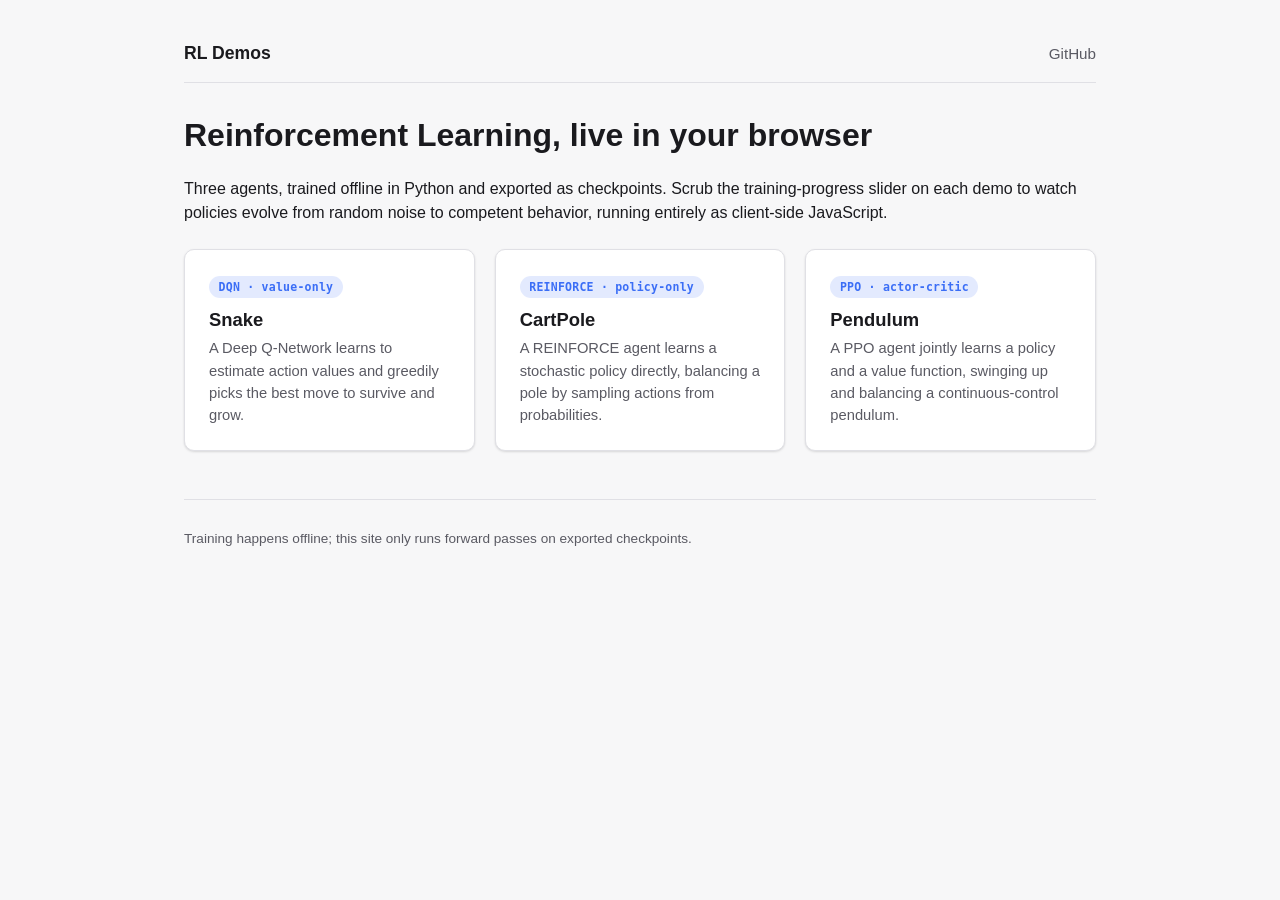
==== index.html @ 2292c6e5 "Add landing page and shared stylesheet" ====
<!doctype html>
<html lang="en">
<head>
  <meta charset="utf-8" />
  <meta name="viewport" content="width=device-width, initial-scale=1" />
  <title>RL Demos</title>
  <meta name="description" content="Interactive, in-browser demos of reinforcement learning agents trained offline in Python." />
  <link rel="stylesheet" href="shared/style.css" />
</head>
<body>
  <div class="page">
    <header class="site-header">
      <span class="brand">RL Demos</span>
      <nav>
        <a href="https://github.com/" target="_blank" rel="noopener">GitHub</a>
      </nav>
    </header>

    <main>
      <h1>Reinforcement Learning, live in your browser</h1>
      <p>
        Three agents, trained offline in Python and exported as checkpoints.
        Scrub the training-progress slider on each demo to watch policies
        evolve from random noise to competent behavior, running entirely as
        client-side JavaScript.
      </p>

      <div class="demo-grid">
        <a class="demo-card" href="/snake/">
          <span class="algo-tag">DQN &middot; value-only</span>
          <h2>Snake</h2>
          <p>A Deep Q-Network learns to estimate action values and greedily picks the best move to survive and grow.</p>
        </a>

        <a class="demo-card" href="/cartpole/">
          <span class="algo-tag">REINFORCE &middot; policy-only</span>
          <h2>CartPole</h2>
          <p>A REINFORCE agent learns a stochastic policy directly, balancing a pole by sampling actions from probabilities.</p>
        </a>

        <a class="demo-card" href="/pendulum/">
          <span class="algo-tag">PPO &middot; actor-critic</span>
          <h2>Pendulum</h2>
          <p>A PPO agent jointly learns a policy and a value function, swinging up and balancing a continuous-control pendulum.</p>
        </a>
      </div>
    </main>

    <footer class="site-footer">
      <p>Training happens offline; this site only runs forward passes on exported checkpoints.</p>
    </footer>
  </div>
</body>
</html>
---- shared/style.css ----
/* ==========================================================================
   RL Demos — shared styles
   Used by the landing page (index.html) and all demo pages
   (snake/, cartpole/, pendulum/). Keep this generic: demo pages share a
   canvas, playback controls, a progress slider, and an explanation panel.
   ========================================================================== */

:root {
  --bg: #f7f7f8;
  --bg-elevated: #ffffff;
  --text: #1a1a1e;
  --text-muted: #5a5a63;
  --border: #e0e0e5;
  --accent: #3b6ef6;
  --accent-hover: #2f58cc;
  --accent-contrast: #ffffff;
  --canvas-bg: #101014;
  --danger: #d64545;
  --success: #2fa563;
  --shadow: 0 1px 3px rgba(0, 0, 0, 0.08), 0 1px 2px rgba(0, 0, 0, 0.06);
  --radius: 10px;
  --font-sans: -apple-system, BlinkMacSystemFont, "Segoe UI", Roboto, Helvetica, Arial, sans-serif;
  --font-mono: ui-monospace, SFMono-Regular, "SF Mono", Menlo, Consolas, monospace;
}

@media (prefers-color-scheme: dark) {
  :root {
    --bg: #16161a;
    --bg-elevated: #1e1e23;
    --text: #eaeaef;
    --text-muted: #a1a1aa;
    --border: #2e2e35;
    --accent: #6d93ff;
    --accent-hover: #8badff;
    --accent-contrast: #0c0c0f;
    --canvas-bg: #0a0a0c;
    --danger: #f2685f;
    --success: #4cc989;
    --shadow: 0 1px 3px rgba(0, 0, 0, 0.4), 0 1px 2px rgba(0, 0, 0, 0.3);
  }
}

/* Manual theme override, e.g. <html data-theme="dark"> */
:root[data-theme="dark"] {
  --bg: #16161a;
  --bg-elevated: #1e1e23;
  --text: #eaeaef;
  --text-muted: #a1a1aa;
  --border: #2e2e35;
  --accent: #6d93ff;
  --accent-hover: #8badff;
  --accent-contrast: #0c0c0f;
  --canvas-bg: #0a0a0c;
  --danger: #f2685f;
  --success: #4cc989;
  --shadow: 0 1px 3px rgba(0, 0, 0, 0.4), 0 1px 2px rgba(0, 0, 0, 0.3);
}

:root[data-theme="light"] {
  --bg: #f7f7f8;
  --bg-elevated: #ffffff;
  --text: #1a1a1e;
  --text-muted: #5a5a63;
  --border: #e0e0e5;
  --accent: #3b6ef6;
  --accent-hover: #2f58cc;
  --accent-contrast: #ffffff;
  --canvas-bg: #101014;
  --danger: #d64545;
  --success: #2fa563;
  --shadow: 0 1px 3px rgba(0, 0, 0, 0.08), 0 1px 2px rgba(0, 0, 0, 0.06);
}

* {
  box-sizing: border-box;
}

html,
body {
  margin: 0;
  padding: 0;
}

body {
  background: var(--bg);
  color: var(--text);
  font-family: var(--font-sans);
  line-height: 1.5;
  -webkit-font-smoothing: antialiased;
}

a {
  color: var(--accent);
  text-decoration: none;
}

a:hover {
  text-decoration: underline;
}

h1,
h2,
h3 {
  line-height: 1.25;
  font-weight: 600;
}

code,
pre,
.mono {
  font-family: var(--font-mono);
}

/* --------------------------------------------------------------------------
   Layout shells
   -------------------------------------------------------------------------- */

.page {
  max-width: 960px;
  margin: 0 auto;
  padding: 2.5rem 1.5rem 4rem;
}

.site-header {
  display: flex;
  align-items: baseline;
  justify-content: space-between;
  gap: 1rem;
  margin-bottom: 2rem;
  padding-bottom: 1rem;
  border-bottom: 1px solid var(--border);
}

.site-header .brand {
  font-size: 1.1rem;
  font-weight: 700;
  color: var(--text);
}

.site-header nav a {
  color: var(--text-muted);
  margin-left: 1.25rem;
  font-size: 0.95rem;
}

.site-header nav a:hover {
  color: var(--text);
}

.site-footer {
  margin-top: 3rem;
  padding-top: 1rem;
  border-top: 1px solid var(--border);
  color: var(--text-muted);
  font-size: 0.85rem;
}

/* --------------------------------------------------------------------------
   Landing page: demo cards
   -------------------------------------------------------------------------- */

.demo-grid {
  display: grid;
  grid-template-columns: repeat(auto-fit, minmax(240px, 1fr));
  gap: 1.25rem;
  margin-top: 1.5rem;
}

.demo-card {
  display: block;
  background: var(--bg-elevated);
  border: 1px solid var(--border);
  border-radius: var(--radius);
  padding: 1.5rem;
  box-shadow: var(--shadow);
  transition: transform 0.15s ease, border-color 0.15s ease;
  color: var(--text);
}

.demo-card:hover {
  transform: translateY(-2px);
  border-color: var(--accent);
  text-decoration: none;
}

.demo-card h2 {
  margin: 0 0 0.4rem;
  font-size: 1.15rem;
}

.demo-card .algo-tag {
  display: inline-block;
  font-family: var(--font-mono);
  font-size: 0.72rem;
  font-weight: 600;
  letter-spacing: 0.02em;
  color: var(--accent);
  background: color-mix(in srgb, var(--accent) 14%, transparent);
  border-radius: 999px;
  padding: 0.15rem 0.6rem;
  margin-bottom: 0.6rem;
}

.demo-card p {
  margin: 0;
  color: var(--text-muted);
  font-size: 0.92rem;
}

/* --------------------------------------------------------------------------
   Demo page layout: canvas + controls + explanation panel
   -------------------------------------------------------------------------- */

.demo-layout {
  display: grid;
  grid-template-columns: minmax(0, 1fr) minmax(240px, 320px);
  gap: 1.5rem;
  align-items: start;
}

@media (max-width: 760px) {
  .demo-layout {
    grid-template-columns: 1fr;
  }
}

.stage {
  background: var(--bg-elevated);
  border: 1px solid var(--border);
  border-radius: var(--radius);
  box-shadow: var(--shadow);
  padding: 1rem;
}

.stage canvas {
  display: block;
  width: 100%;
  height: auto;
  background: var(--canvas-bg);
  border-radius: calc(var(--radius) - 4px);
  image-rendering: pixelated;
}

/* Playback controls: play/pause/step/restart */
.controls {
  display: flex;
  align-items: center;
  gap: 0.5rem;
  margin-top: 1rem;
  flex-wrap: wrap;
}

.controls button {
  display: inline-flex;
  align-items: center;
  justify-content: center;
  min-width: 2.25rem;
  height: 2.25rem;
  padding: 0 0.75rem;
  background: var(--bg);
  color: var(--text);
  border: 1px solid var(--border);
  border-radius: 8px;
  font-size: 0.95rem;
  cursor: pointer;
  transition: background 0.15s ease, border-color 0.15s ease;
}

.controls button:hover {
  border-color: var(--accent);
}

.controls button:active {
  transform: translateY(1px);
}

.controls button.primary {
  background: var(--accent);
  border-color: var(--accent);
  color: var(--accent-contrast);
}

.controls button.primary:hover {
  background: var(--accent-hover);
  border-color: var(--accent-hover);
}

.controls button:disabled {
  opacity: 0.5;
  cursor: not-allowed;
}

/* Training-progress slider */
.slider-row {
  display: flex;
  align-items: center;
  gap: 0.75rem;
  margin-top: 1rem;
}

.slider-row label {
  font-size: 0.85rem;
  color: var(--text-muted);
  white-space: nowrap;
}

.slider-row output {
  font-family: var(--font-mono);
  font-size: 0.85rem;
  color: var(--text);
  min-width: 3.5rem;
  text-align: right;
}

input[type="range"] {
  flex: 1;
  -webkit-appearance: none;
  appearance: none;
  height: 4px;
  background: var(--border);
  border-radius: 999px;
  outline: none;
}

input[type="range"]::-webkit-slider-thumb {
  -webkit-appearance: none;
  appearance: none;
  width: 16px;
  height: 16px;
  border-radius: 50%;
  background: var(--accent);
  cursor: pointer;
  border: 2px solid var(--bg-elevated);
  box-shadow: 0 0 0 1px var(--accent);
}

input[type="range"]::-moz-range-thumb {
  width: 16px;
  height: 16px;
  border-radius: 50%;
  background: var(--accent);
  cursor: pointer;
  border: 2px solid var(--bg-elevated);
  box-shadow: 0 0 0 1px var(--accent);
}

/* Explanation / info panel */
.panel {
  background: var(--bg-elevated);
  border: 1px solid var(--border);
  border-radius: var(--radius);
  box-shadow: var(--shadow);
  padding: 1.25rem;
}

.panel h2,
.panel h3 {
  margin-top: 0;
  font-size: 1rem;
}

.panel p {
  color: var(--text-muted);
  font-size: 0.9rem;
}

.panel dl {
  margin: 0;
  font-size: 0.88rem;
}

.panel dt {
  color: var(--text-muted);
  margin-top: 0.6rem;
}

.panel dd {
  margin: 0.1rem 0 0;
  font-family: var(--font-mono);
  color: var(--text);
}

.stat-row {
  display: flex;
  justify-content: space-between;
  padding: 0.35rem 0;
  border-bottom: 1px dashed var(--border);
  font-size: 0.88rem;
}

.stat-row:last-child {
  border-bottom: none;
}

.stat-row .value {
  font-family: var(--font-mono);
  color: var(--text);
}

/* Generic status badge, e.g. "training…" / "loaded" */
.badge {
  display: inline-block;
  font-size: 0.72rem;
  font-weight: 600;
  padding: 0.15rem 0.55rem;
  border-radius: 999px;
  background: color-mix(in srgb, var(--success) 16%, transparent);
  color: var(--success);
}

.badge.error {
  background: color-mix(in srgb, var(--danger) 16%, transparent);
  color: var(--danger);
}
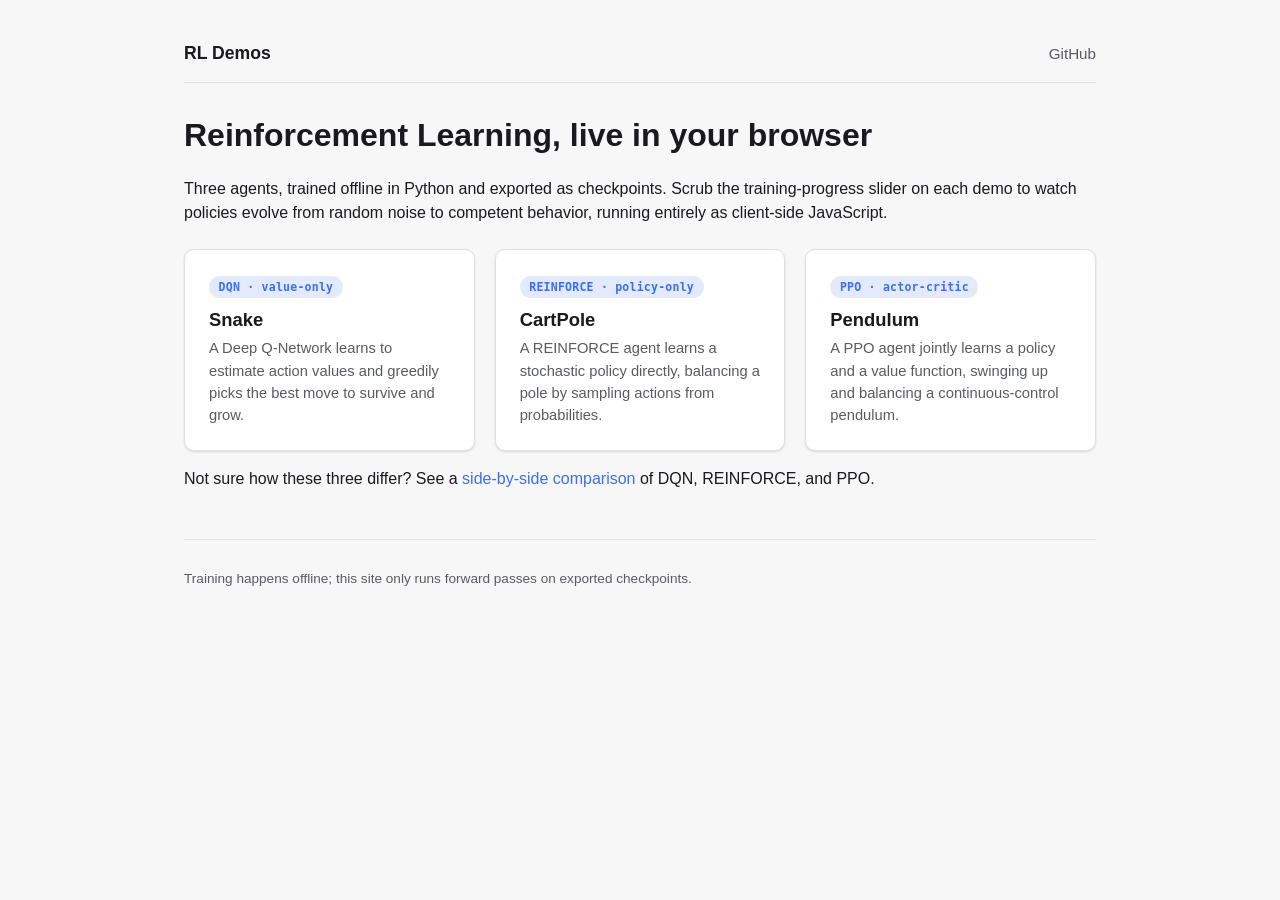
==== commit ba1d28f1: "Add DQN/REINFORCE/PPO comparison page Adds compare/index.html with a side-by-side table (value funct" ====
--- a/index.html
+++ b/index.html
@@ -44,6 +44,11 @@
           <p>A PPO agent jointly learns a policy and a value function, swinging up and balancing a continuous-control pendulum.</p>
         </a>
       </div>
+
+      <p class="compare-link">
+        Not sure how these three differ? See a
+        <a href="/compare/">side-by-side comparison</a> of DQN, REINFORCE, and PPO.
+      </p>
     </main>
 
     <footer class="site-footer">
